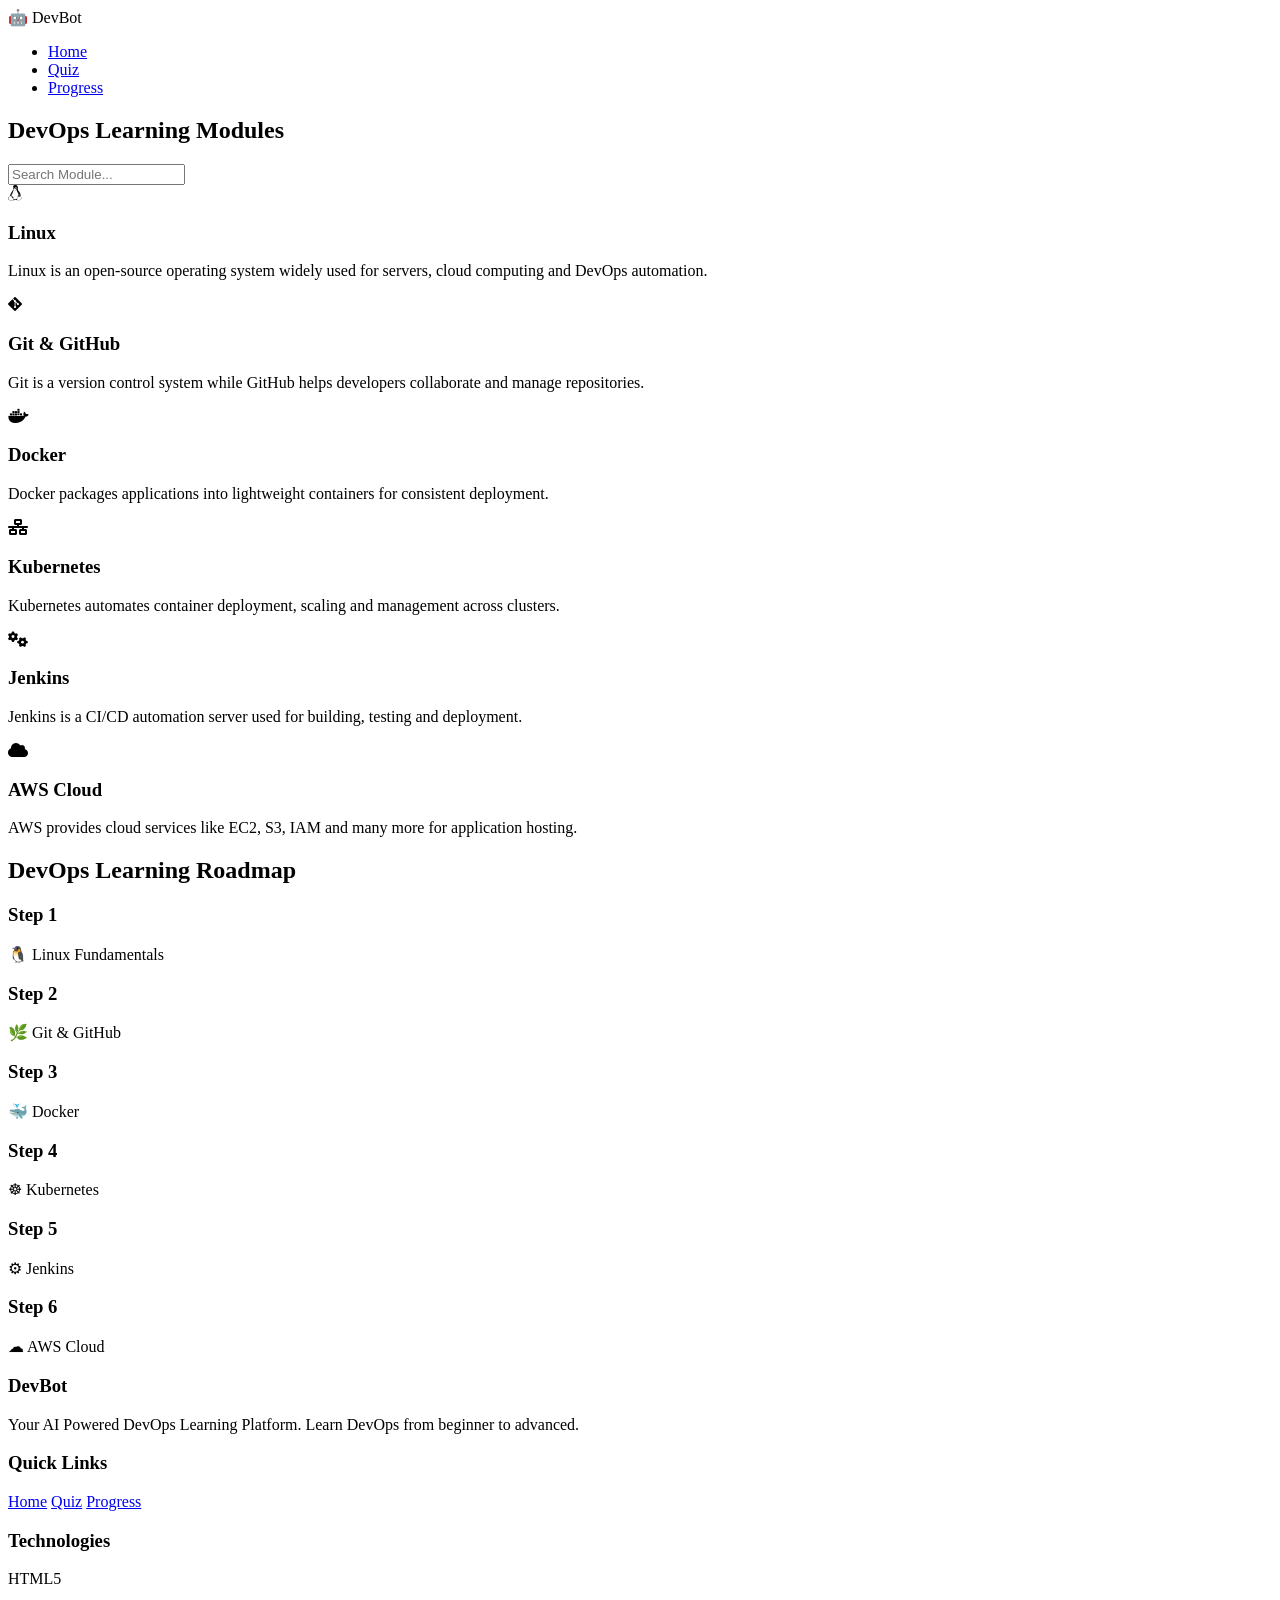
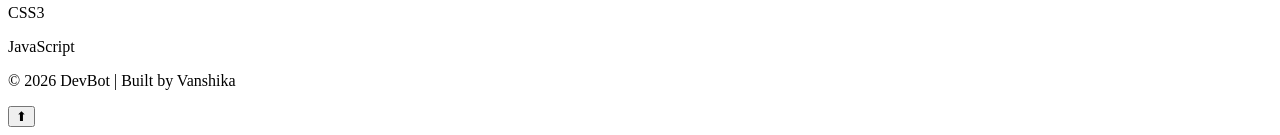
==== modules.html @ f1c460aa "Add files via upload" ====
<!DOCTYPE html>
<html lang="en">

<head>

<meta charset="UTF-8">
<meta name="viewport" content="width=device-width, initial-scale=1.0">

<title>DevBot Modules</title>

<link rel="stylesheet" href="CSS/style.css">
<link rel="stylesheet" href="CSS/responsive.css">

<link rel="stylesheet"
href="https://cdnjs.cloudflare.com/ajax/libs/font-awesome/6.6.0/css/all.min.css">

</head>

<body>

<header>

<nav class="navbar">

<div class="logo">
🤖 DevBot
</div>

<ul class="nav-links">

<li><a href="index.html">Home</a></li>
<li><a href="quiz.html">Quiz</a></li>
<li><a href="progress.html">Progress</a></li>

</ul>

</nav>

</header>

<section class="modules">

<h2>DevOps Learning Modules</h2>

<div class="search-box">

<input
type="text"
id="searchInput"
placeholder="Search Module..."
onkeyup="searchModule()">

</div>

<div class="module-cards">

<div class="module-card">

<i class="fa-brands fa-linux"></i>

<h3>Linux</h3>

<p>
Linux is an open-source operating system widely used
for servers, cloud computing and DevOps automation.
</p>

</div>

<div class="module-card">

<i class="fa-brands fa-git-alt"></i>

<h3>Git & GitHub</h3>

<p>
Git is a version control system while GitHub helps
developers collaborate and manage repositories.
</p>

</div>

<div class="module-card">

<i class="fa-brands fa-docker"></i>

<h3>Docker</h3>

<p>
Docker packages applications into lightweight
containers for consistent deployment.
</p>

</div>
<div class="module-card">

<i class="fa-solid fa-network-wired"></i>

<h3>Kubernetes</h3>

<p>
Kubernetes automates container deployment,
scaling and management across clusters.
</p>

</div>

<div class="module-card">

<i class="fa-solid fa-gears"></i>

<h3>Jenkins</h3>

<p>
Jenkins is a CI/CD automation server used
for building, testing and deployment.
</p>

</div>

<div class="module-card">

<i class="fa-solid fa-cloud"></i>

<h3>AWS Cloud</h3>

<p>
AWS provides cloud services like EC2,
S3, IAM and many more for application hosting.
</p>

</div>

</div>

</section>

<!-- ================= ROADMAP ================= -->

<section class="features">

<h2>DevOps Learning Roadmap</h2>

<div class="cards">

<div class="card">
<h3>Step 1</h3>
<p>🐧 Linux Fundamentals</p>
</div>

<div class="card">
<h3>Step 2</h3>
<p>🌿 Git & GitHub</p>
</div>

<div class="card">
<h3>Step 3</h3>
<p>🐳 Docker</p>
</div>

<div class="card">
<h3>Step 4</h3>
<p>☸ Kubernetes</p>
</div>

<div class="card">
<h3>Step 5</h3>
<p>⚙ Jenkins</p>
</div>

<div class="card">
<h3>Step 6</h3>
<p>☁ AWS Cloud</p>
</div>

</div>

</section>

<footer class="footer">

<div class="footer-content">

<div class="footer-box">

<h3>DevBot</h3>

<p>
Your AI Powered DevOps Learning Platform.
Learn DevOps from beginner to advanced.
</p>

</div>

<div class="footer-box">

<h3>Quick Links</h3>

<a href="index.html">Home</a>
<a href="quiz.html">Quiz</a>
<a href="progress.html">Progress</a>

</div>

<div class="footer-box">

<h3>Technologies</h3>

<p>HTML5</p>
<p>CSS3</p>
<p>JavaScript</p>

</div>

</div>

<div class="footer-bottom">

<p>
© 2026 DevBot | Built by Vanshika
</p>

</div>

</footer>

<button id="topBtn">⬆</button>

<script src="JS/script.js"></script>

</body>

</html>
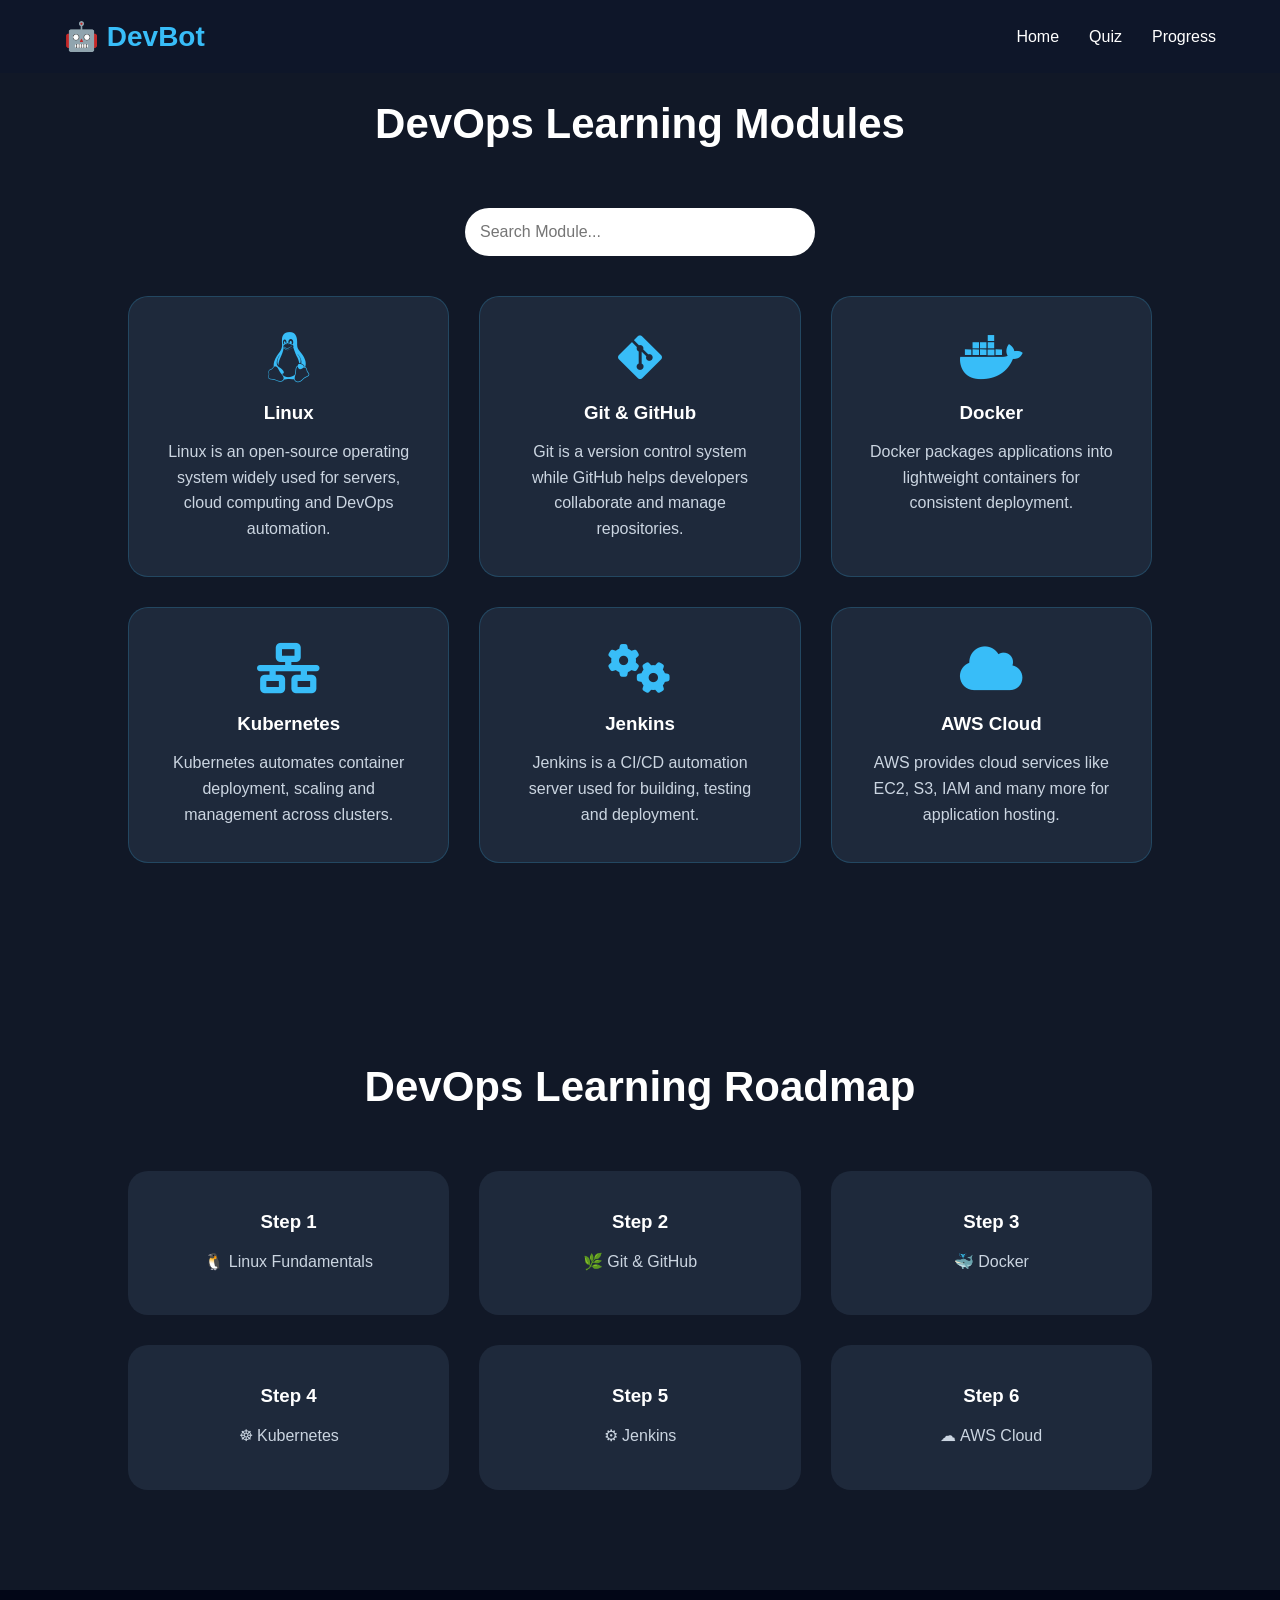
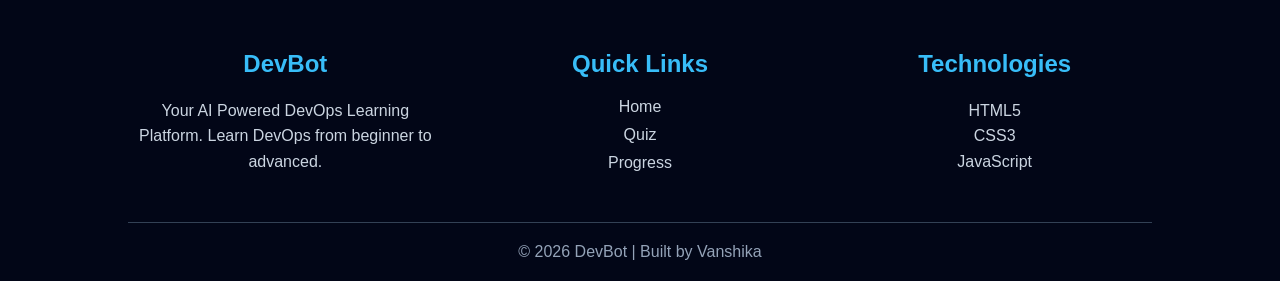
==== commit cbd4882d: "Update modules.html" ====
--- a/modules.html
+++ b/modules.html
@@ -8,8 +8,8 @@
 
 <title>DevBot Modules</title>
 
-<link rel="stylesheet" href="CSS/style.css">
-<link rel="stylesheet" href="CSS/responsive.css">
+<link rel="stylesheet" href="style.css">
+<link rel="stylesheet" href="responsive.css">
 
 <link rel="stylesheet"
 href="https://cdnjs.cloudflare.com/ajax/libs/font-awesome/6.6.0/css/all.min.css">
@@ -230,4 +230,4 @@
 
 </body>
 
-</html>+</html>
--- a/style.css
+++ b/style.css
@@ -0,0 +1,886 @@
+/* ===========================
+   GOOGLE FONT
+=========================== */
+html{
+    scroll-behavior:smooth;
+}
+
+*{
+    margin:0;
+    padding:0;
+    box-sizing:border-box;
+    font-family:'Poppins',sans-serif;
+}
+
+body{
+    background:#0f172a;
+    color:white;
+}
+
+/* ===========================
+   NAVBAR
+=========================== */
+
+header{
+    width:100%;
+    position:fixed;
+    top:0;
+    left:0;
+    z-index:1000;
+    background:rgba(15,23,42,0.95);
+}
+
+.navbar{
+    width:90%;
+    margin:auto;
+    display:flex;
+    justify-content:space-between;
+    align-items:center;
+    padding:20px 0;
+}
+
+.logo{
+    font-size:28px;
+    font-weight:700;
+    color:#38bdf8;
+}
+
+.logo i{
+    margin-right:8px;
+}
+
+.nav-links{
+    list-style:none;
+    display:flex;
+    gap:30px;
+}
+
+.nav-links a{
+    color:white;
+    text-decoration:none;
+    transition:.3s;
+}
+
+.nav-links a:hover{
+    color:#38bdf8;
+}
+
+
+/* ===========================
+   FEATURES
+=========================== */
+
+.features{
+    padding:100px 10%;
+    background:#111827;
+}
+
+.features h2{
+    text-align:center;
+    font-size:42px;
+    margin-bottom:60px;
+}
+
+.cards{
+    display:grid;
+    grid-template-columns:repeat(auto-fit,minmax(250px,1fr));
+    gap:30px;
+}
+
+.card{
+    background:#1e293b;
+    padding:40px;
+    border-radius:20px;
+    text-align:center;
+    transition:.4s;
+}
+
+.card:hover{
+    transform:translateY(-10px);
+}
+
+.card i{
+    font-size:55px;
+    color:#38bdf8;
+    margin-bottom:20px;
+}
+
+.card h3{
+    margin-bottom:15px;
+}
+
+.card p{
+    color:#cbd5e1;
+    line-height:1.7;
+}
+
+/* ===========================
+   STATISTICS
+=========================== */
+
+.stats{
+    display:flex;
+    justify-content:center;
+    gap:30px;
+    flex-wrap:wrap;
+    padding:70px 10%;
+    background:#0b1120;
+}
+
+.stat-box{
+    width:220px;
+    background:#1e293b;
+    border-radius:15px;
+    padding:30px;
+    text-align:center;
+    transition:.3s;
+}
+
+.stat-box:hover{
+    transform:translateY(-8px);
+}
+
+.stat-box h2{
+    color:#38bdf8;
+    font-size:40px;
+}
+
+.stat-box p{
+    color:#cbd5e1;
+}
+
+/* ===========================
+   FOOTER
+=========================== */
+
+footer{
+    background:#020617;
+    text-align:center;
+    padding:25px;
+    color:#94a3b8;
+}
+/* ===========================
+   MODULES SECTION
+=========================== */
+
+.modules{
+
+    padding:100px 10%;
+
+    background:#111827;
+
+}
+
+
+.modules h2{
+
+    text-align:center;
+
+    font-size:42px;
+
+    margin-bottom:60px;
+
+}
+
+
+.module-cards{
+
+    display:grid;
+
+    grid-template-columns:repeat(auto-fit,minmax(250px,1fr));
+
+    gap:30px;
+
+}
+
+
+.module-card{
+
+    background:#1e293b;
+
+    padding:35px;
+
+    border-radius:20px;
+
+    text-align:center;
+
+    transition:0.3s;
+    border:1px solid rgba(56,189,248,0.2);
+
+}
+
+
+.module-card:hover{
+
+    transform:translateY(-10px) scale(1.03);
+
+    box-shadow:0 0 25px rgba(56,189,248,0.5);
+
+}
+
+
+.module-card i{
+
+    font-size:50px;
+
+    color:#38bdf8;
+
+    margin-bottom:20px;
+
+}
+
+
+.module-card h3{
+
+    margin-bottom:15px;
+
+}
+
+
+.module-card p{
+
+    color:#cbd5e1;
+
+    line-height:1.6;
+
+}
+/* ================= FOOTER SECTION ================= */
+
+.footer{
+
+    background:#020617;
+
+    padding:60px 10% 20px;
+
+}
+
+
+.footer-content{
+
+    display:grid;
+
+    grid-template-columns:repeat(auto-fit,minmax(250px,1fr));
+
+    gap:40px;
+
+}
+
+
+.footer-box h3{
+
+    color:#38bdf8;
+
+    font-size:24px;
+
+    margin-bottom:20px;
+
+}
+
+
+.footer-box p{
+
+    color:#cbd5e1;
+
+    line-height:1.6;
+
+}
+
+
+.footer-box a{
+
+    display:block;
+
+    color:#cbd5e1;
+
+    text-decoration:none;
+
+    margin-bottom:10px;
+
+}
+
+
+.footer-box a:hover{
+
+    color:#38bdf8;
+
+}
+
+
+.footer-bottom{
+
+    margin-top:40px;
+
+    padding-top:20px;
+
+    text-align:center;
+
+    border-top:1px solid #334155;
+
+    color:#94a3b8;
+
+}
+/* ================= CHATBOT SECTION ================= */
+
+.chatbot{
+
+    padding:100px 10%;
+
+    background:#0f172a;
+
+    text-align:center;
+
+}
+
+
+.chatbot h2{
+
+    font-size:42px;
+
+    margin-bottom:50px;
+
+}
+
+
+.chat-container{
+
+    max-width:700px;
+
+    margin:auto;
+
+    background:#1e293b;
+
+    padding:30px;
+
+    border-radius:20px;
+
+}
+
+
+.chat-box{
+
+    height:300px;
+
+    overflow-y:auto;
+
+    padding:20px;
+
+    background:#020617;
+
+    border-radius:15px;
+
+    text-align:left;
+
+}
+
+
+.bot-message,
+.user-message{
+
+    padding:12px 18px;
+
+    border-radius:15px;
+
+    margin-bottom:15px;
+
+    max-width:80%;
+
+}
+
+
+.bot-message{
+
+    background:#38bdf8;
+
+    color:#020617;
+
+}
+
+
+.user-message{
+
+    background:#334155;
+
+    margin-left:auto;
+
+}
+
+
+.chat-input{
+    transition:0.3s;
+
+    display:flex;
+
+    gap:15px;
+
+    margin-top:20px;
+
+}
+.chat-input button:hover{
+
+    transform:scale(1.05);
+
+    box-shadow:0 0 15px #38bdf8;
+
+}
+
+
+.chat-input input{
+
+    flex:1;
+
+    padding:15px;
+
+    border-radius:10px;
+
+    border:none;
+
+}
+
+
+.chat-input button{
+
+    padding:15px 25px;
+
+    border:none;
+
+    border-radius:10px;
+
+    background:#38bdf8;
+
+    cursor:pointer;
+
+}
+/* ================= QUIZ SECTION ================= */
+
+.quiz-section{
+
+    min-height:100vh;
+
+    padding:100px 10%;
+
+    background:#020617;
+
+    text-align:center;
+
+}
+
+
+.quiz-section h1{
+
+    color:#38bdf8;
+
+    font-size:40px;
+
+}
+
+
+.quiz-box{
+
+    max-width:700px;
+
+    margin:40px auto;
+
+    background:#1e293b;
+
+    padding:40px;
+
+    border-radius:20px;
+
+    text-align:left;
+
+}
+
+
+.quiz-box h3{
+
+    margin-top:25px;
+
+}
+
+
+.quiz-box label{
+
+    display:block;
+
+    margin:15px 0;
+
+    color:#cbd5e1;
+
+}
+
+
+.quiz-box button{
+
+    margin-top:30px;
+
+    padding:15px 30px;
+
+    background:#38bdf8;
+
+    border:none;
+
+    border-radius:10px;
+
+    cursor:pointer;
+
+}
+/* ================= PROGRESS SECTION ================= */
+
+
+.progress-section{
+
+    min-height:100vh;
+
+    padding:100px 10%;
+
+    background:#020617;
+
+    text-align:center;
+
+}
+
+
+.progress-section h1{
+
+    color:#38bdf8;
+
+    font-size:40px;
+
+}
+
+
+
+.progress-card{
+
+    max-width:700px;
+
+    margin:50px auto;
+
+    background:#1e293b;
+
+    padding:40px;
+
+    border-radius:20px;
+
+    text-align:left;
+
+}
+
+
+
+.progress-card h3{
+
+    margin-top:25px;
+
+}
+
+
+
+.progress-bar{
+
+    height:25px;
+
+    background:#334155;
+
+    border-radius:20px;
+
+    overflow:hidden;
+
+}
+
+
+
+.progress{
+
+    height:100%;
+
+    background:#38bdf8;
+
+    display:flex;
+
+    align-items:center;
+
+    justify-content:center;
+
+    color:#020617;
+
+    font-weight:bold;
+
+}
+
+
+
+.linux{
+
+    width:70%;
+
+}
+
+
+.git{
+
+    width:80%;
+
+}
+
+
+.docker{
+
+    width:50%;
+
+}
+
+
+.kubernetes{
+
+    width:30%;
+
+}
+
+
+.aws{
+
+    width:40%;
+
+}
+/* ================= SCROLL ANIMATION ================= */
+
+
+.modules,
+.chatbot,
+.footer,
+.quiz-section,
+.progress-section{
+
+    animation: fadeUp 1s ease;
+
+}
+
+
+
+@keyframes fadeUp{
+
+    from{
+
+        opacity:0;
+
+        transform:translateY(40px);
+
+    }
+
+
+    to{
+
+        opacity:1;
+
+        transform:translateY(0);
+
+    }
+
+}
+/* ================= HERO ENHANCEMENT ================= */
+
+.hero{
+
+    min-height:90vh;
+
+    display:flex;
+
+    align-items:center;
+
+    justify-content:center;
+
+    text-align:center;
+
+    padding:50px 10%;
+
+}
+
+
+.hero-content h1{
+
+    font-size:55px;
+
+    color:#38bdf8;
+
+}
+
+
+.hero-content h2{
+
+    font-size:30px;
+
+    margin:20px 0;
+
+}
+
+
+.hero-content p{
+
+    max-width:700px;
+
+    margin:auto;
+
+    color:#cbd5e1;
+
+    line-height:1.8;
+
+}
+
+
+.hero-btn{
+
+    display:inline-block;
+
+    margin:30px 10px 0;
+
+    padding:15px 30px;
+
+    background:#38bdf8;
+
+    color:#020617;
+
+    border-radius:30px;
+
+    text-decoration:none;
+
+    font-weight:bold;
+
+    transition:0.3s;
+
+}
+
+
+.hero-btn:hover{
+
+    transform:scale(1.05);
+
+    box-shadow:0 0 20px #38bdf8;
+
+}
+
+
+.secondary{
+
+    background:transparent;
+
+    color:#38bdf8;
+
+    border:2px solid #38bdf8;
+
+}
+/* ================= LOADER ================= */
+
+.loader{
+
+    position:fixed;
+
+    top:0;
+
+    left:0;
+
+    width:100%;
+
+    height:100%;
+
+    background:#020617;
+
+    display:flex;
+
+    flex-direction:column;
+
+    justify-content:center;
+
+    align-items:center;
+
+    z-index:9999;
+
+}
+
+
+.loader-logo{
+
+    font-size:50px;
+
+    color:#38bdf8;
+
+    font-weight:bold;
+
+}
+
+
+.loading-text{
+
+    margin-top:20px;
+
+    color:#cbd5e1;
+
+}
+/* ================= BACK TO TOP ================= */
+
+#topBtn{
+
+    position:fixed;
+
+    bottom:30px;
+
+    right:30px;
+
+    display:none;
+
+    border:none;
+
+    outline:none;
+
+    background:#38bdf8;
+
+    color:#020617;
+
+    cursor:pointer;
+
+    padding:15px 18px;
+
+    border-radius:50%;
+
+    font-size:20px;
+
+    box-shadow:0 0 20px rgba(56,189,248,0.5);
+
+    transition:0.3s;
+
+    z-index:999;
+
+}
+
+#topBtn:hover{
+
+    transform:scale(1.1);
+
+}
+/* ================= SEARCH ================= */
+
+.search-box{
+
+    text-align:center;
+
+    margin:40px 0;
+
+}
+
+.search-box input{
+
+    width:350px;
+
+    max-width:90%;
+
+    padding:15px;
+
+    border:none;
+
+    border-radius:30px;
+
+    font-size:16px;
+
+    outline:none;
+
+}
--- a/responsive.css
+++ b/responsive.css
@@ -0,0 +1,71 @@
+/* ===========================
+   RESPONSIVE DESIGN
+=========================== */
+
+@media (max-width:992px){
+
+    .navbar{
+        flex-direction:column;
+        gap:20px;
+    }
+
+    .nav-links{
+        flex-wrap:wrap;
+        justify-content:center;
+        gap:15px;
+    }
+
+    .hero-content h1{
+        font-size:42px;
+    }
+
+    .hero-content h2{
+        font-size:24px;
+    }
+
+    .features,
+    .modules,
+    .chatbot{
+        padding:70px 5%;
+    }
+
+}
+
+@media (max-width:768px){
+
+    .hero-content h1{
+        font-size:34px;
+    }
+
+    .hero-content h2{
+        font-size:20px;
+    }
+
+    .hero-content p{
+        font-size:16px;
+    }
+
+    .stats{
+        flex-direction:column;
+        align-items:center;
+    }
+
+    .stat-box{
+        width:100%;
+        max-width:320px;
+    }
+
+    .module-cards,
+    .cards{
+        grid-template-columns:1fr;
+    }
+
+    .chat-input{
+        flex-direction:column;
+    }
+
+    .chat-input button{
+        width:100%;
+    }
+
+}
